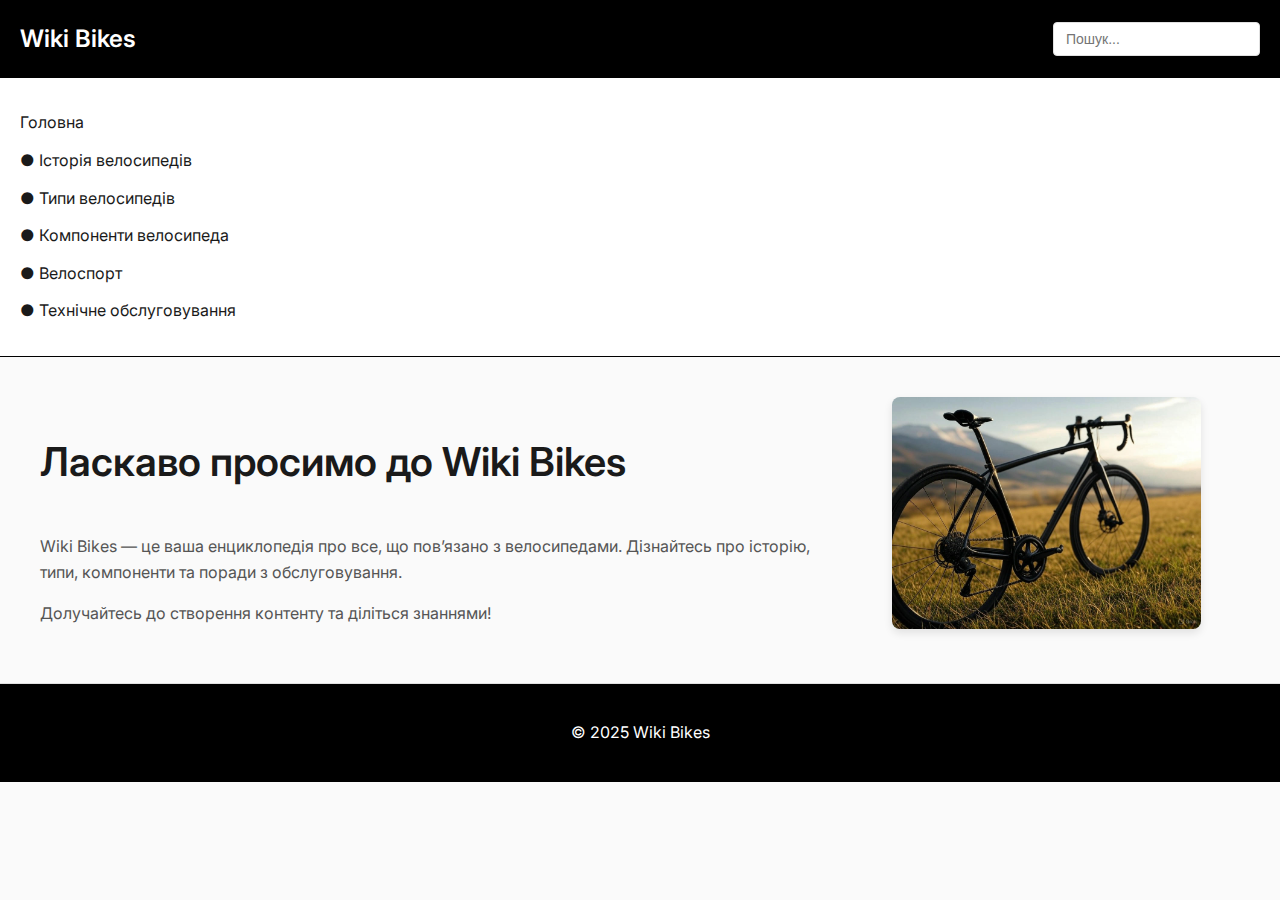
==== index.html @ 331e637e "initial commit" ====
<!DOCTYPE html>
<html lang="uk">
<head>
    <meta charset="UTF-8">
    <meta name="viewport" content="width=device-width, initial-scale=1.0">
    <title>Wiki Bikes</title>
    <link href="https://fonts.googleapis.com/css2?family=Inter:wght@400;600&display=swap" rel="stylesheet">
    <style>
        body {
            font-family: 'Inter', sans-serif;
            margin: 0;
            padding: 0;
            background-color: #fafafa;
            color: #1a1a1a;
            line-height: 1.6;
        }
        header {
            background-color: #000000;
            padding: 20px;
            display: flex;
            justify-content: space-between;
            align-items: center;
            box-shadow: 0 2px 4px rgba(0, 0, 0, 0.05);
        }
        header h1 {
            margin: 0;
            font-size: 24px;
            font-weight: 600;
            color: white;
        }
        .search-bar input {
            padding: 8px 12px;
            font-size: 14px;
            border: 1px solid #e0e0e0;
            border-radius: 4px;
            outline: none;
        }
        .search-bar input:focus {
            border-color: #007bff;
        }
        nav {
            background-color: #ffffff;
            padding: 20px;
            border-bottom: 1px solid #000000;
        }
        nav ul {
            list-style-type: none;
            padding: 0;
            margin: 0;
        }
        nav ul li {
            margin: 12px 0;
        }
        nav ul li a {
            text-decoration: none;
            color: #1a1a1a;
            font-size: 16px;
            transition: color 0.2s;
        }
        nav ul li a:hover {
            color: #007bff;
        }
        .main-content {
            display: flex;
            padding: 40px;
            max-width: 1200px;
            margin: 0 auto;
            gap: 40px;
        }
        .text-content {
            flex: 2;
        }
        .text-content h1 {
            font-size: 40px;
            font-weight: 600;
            margin-bottom: 40px;
        }
        .text-content h2 {
            font-size: 40px;
            font-weight: 600;
            margin-bottom: 40px;
        }
        .text-content p {
            font-size: 16px;
            color: #555;
        }
        .image-content {
            flex: 1;
            text-align: center;
        }
        .image-content img {
            width: 80%; 
            max-width: 800px; 
            height: auto;
            border-radius: 8px;
            box-shadow: 0 4px 8px rgba(0, 0, 0, 0.1);
        }
        footer {
            background-color: #000000;
            color: #ffffff;
            text-align: center;
            padding: 20px;
            border-top: 1px solid #e0e0e0;
        }
    </style>
</head>
<body>
    <header>
        <h1>Wiki Bikes</h1>
        <div class="search-bar">
            <input type="text" placeholder="Пошук...">
        </div>
    </header>

    <nav>
        <ul>
            <li><a href="#">Головна</a></li>
            <li><a href="#">● Історія велосипедів</a></li>
            <li><a href="#">● Типи велосипедів</a></li>
            <li><a href="#">● Компоненти велосипеда</a></li>
            <li><a href="#">● Велоспорт</a></li>
            <li><a href="#">● Технічне обслуговування</a></li>
        </ul>
    </nav>

    <div class="main-content">
        <div class="text-content">
            <h2>Ласкаво просимо до Wiki Bikes</h2>
            <p>Wiki Bikes — це ваша енциклопедія про все, що пов’язано з велосипедами. Дізнайтесь про історію, типи, компоненти та поради з обслуговування.</p>
            <p>Долучайтесь до створення контенту та діліться знаннями!</p>
        </div>
        <div class="image-content">
            <img src="bike_main.jpg" alt="Велосипед">
        </div>
    </div>

    <footer>
        <p>© 2025 Wiki Bikes</p>
    </footer>
</body>
</html>
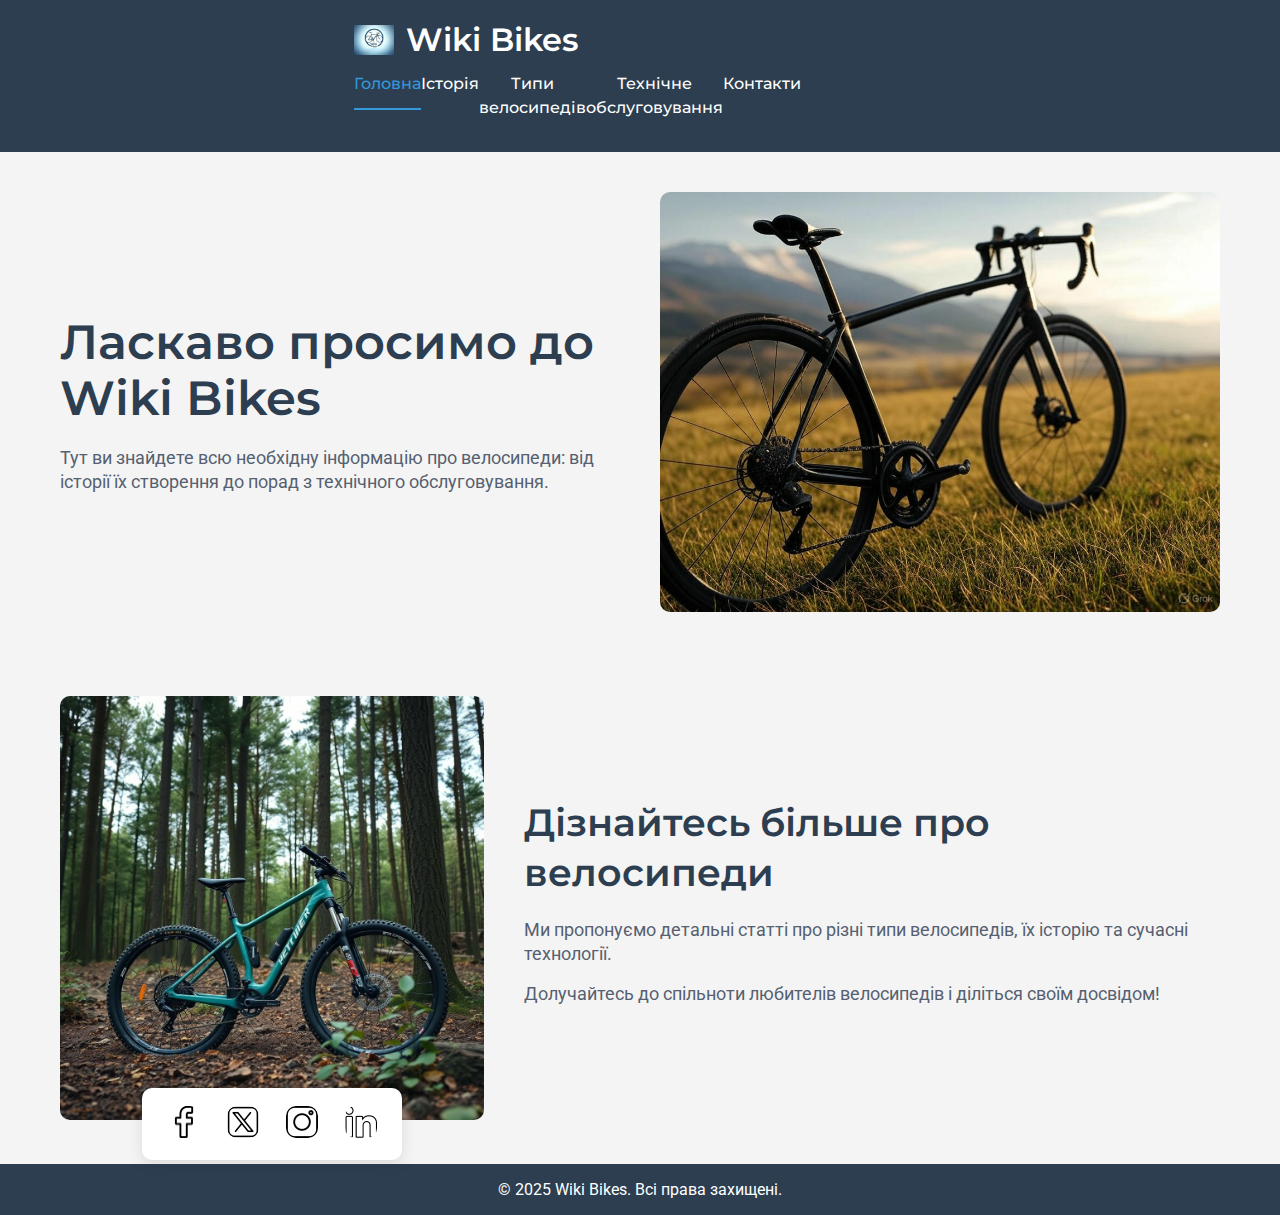
==== commit 8a358b40: "Reforged" ====
--- a/index.html
+++ b/index.html
@@ -3,139 +3,93 @@
 <head>
     <meta charset="UTF-8">
     <meta name="viewport" content="width=device-width, initial-scale=1.0">
-    <title>Wiki Bikes</title>
-    <link href="https://fonts.googleapis.com/css2?family=Inter:wght@400;600&display=swap" rel="stylesheet">
-    <style>
-        body {
-            font-family: 'Inter', sans-serif;
-            margin: 0;
-            padding: 0;
-            background-color: #fafafa;
-            color: #1a1a1a;
-            line-height: 1.6;
-        }
-        header {
-            background-color: #000000;
-            padding: 20px;
-            display: flex;
-            justify-content: space-between;
-            align-items: center;
-            box-shadow: 0 2px 4px rgba(0, 0, 0, 0.05);
-        }
-        header h1 {
-            margin: 0;
-            font-size: 24px;
-            font-weight: 600;
-            color: white;
-        }
-        .search-bar input {
-            padding: 8px 12px;
-            font-size: 14px;
-            border: 1px solid #e0e0e0;
-            border-radius: 4px;
-            outline: none;
-        }
-        .search-bar input:focus {
-            border-color: #007bff;
-        }
-        nav {
-            background-color: #ffffff;
-            padding: 20px;
-            border-bottom: 1px solid #000000;
-        }
-        nav ul {
-            list-style-type: none;
-            padding: 0;
-            margin: 0;
-        }
-        nav ul li {
-            margin: 12px 0;
-        }
-        nav ul li a {
-            text-decoration: none;
-            color: #1a1a1a;
-            font-size: 16px;
-            transition: color 0.2s;
-        }
-        nav ul li a:hover {
-            color: #007bff;
-        }
-        .main-content {
-            display: flex;
-            padding: 40px;
-            max-width: 1200px;
-            margin: 0 auto;
-            gap: 40px;
-        }
-        .text-content {
-            flex: 2;
-        }
-        .text-content h1 {
-            font-size: 40px;
-            font-weight: 600;
-            margin-bottom: 40px;
-        }
-        .text-content h2 {
-            font-size: 40px;
-            font-weight: 600;
-            margin-bottom: 40px;
-        }
-        .text-content p {
-            font-size: 16px;
-            color: #555;
-        }
-        .image-content {
-            flex: 1;
-            text-align: center;
-        }
-        .image-content img {
-            width: 80%; 
-            max-width: 800px; 
-            height: auto;
-            border-radius: 8px;
-            box-shadow: 0 4px 8px rgba(0, 0, 0, 0.1);
-        }
-        footer {
-            background-color: #000000;
-            color: #ffffff;
-            text-align: center;
-            padding: 20px;
-            border-top: 1px solid #e0e0e0;
-        }
-    </style>
+    <title>Wiki Bikes - Все про велосипеди</title>
+    <link href="https://fonts.googleapis.com/css2?family=Montserrat:wght@400;600;700&family=Roboto:wght@300;400&display=swap" rel="stylesheet">
+    <link rel="stylesheet" href="css/styles.css">
 </head>
 <body>
+    <!-- Хедер -->
     <header>
-        <h1>Wiki Bikes</h1>
-        <div class="search-bar">
-            <input type="text" placeholder="Пошук...">
+        <div class="container">
+            <div class="logo-block">
+                <img src="images/logo.png" alt="Логотип Wiki Bikes">
+                <span>Wiki Bikes</span>
+            </div>
+            <menu class="desktop-menu">
+                <li><a href="index.html" class="active">Головна</a></li>
+                <li><a href="history.html">Історія</a></li>
+                <li><a href="types.html">Типи велосипедів</a></li>
+                <li><a href="maintenance.html">Технічне обслуговування</a></li>
+                <li><a href="contacts.html">Контакти</a></li>
+            </menu>
+            <div class="header-burger">
+                <span class="header-burger_line"></span>
+                <span class="header-burger_line"></span>
+                <span class="header-burger_line"></span>
+                <span class="header-burger_line"></span>
+            </div>
+            <menu class="mobile-menu">
+                <li><a href="index.html" class="active">Головна</a></li>
+                <li><a href="history.html">Історія</a></li>
+                <li><a href="types.html">Типи велосипедів</a></li>
+                <li><a href="maintenance.html">Технічне обслуговування</a></li>
+                <li><a href="contacts.html">Контакти</a></li>
+            </menu>
         </div>
     </header>
 
-    <nav>
-        <ul>
-            <li><a href="#">Головна</a></li>
-            <li><a href="#">● Історія велосипедів</a></li>
-            <li><a href="#">● Типи велосипедів</a></li>
-            <li><a href="#">● Компоненти велосипеда</a></li>
-            <li><a href="#">● Велоспорт</a></li>
-            <li><a href="#">● Технічне обслуговування</a></li>
-        </ul>
-    </nav>
+    <!-- Секція Introduction -->
+    <section class="introduction">
+        <div class="container">
+            <div class="introduction-wrap">
+                <div class="introduction-textBlock">
+                    <h2>Ласкаво просимо до Wiki Bikes</h2>
+                    <p>Тут ви знайдете всю необхідну інформацію про велосипеди: від історії їх створення до порад з технічного обслуговування.</p>
+                </div>
+                <div class="introduction-image">
+                    <img src="images/bike.jpg" alt="Шосейний велосипед">
+                </div>
+            </div>
+        </div>
+    </section>
 
-    <div class="main-content">
-        <div class="text-content">
-            <h2>Ласкаво просимо до Wiki Bikes</h2>
-            <p>Wiki Bikes — це ваша енциклопедія про все, що пов’язано з велосипедами. Дізнайтесь про історію, типи, компоненти та поради з обслуговування.</p>
-            <p>Долучайтесь до створення контенту та діліться знаннями!</p>
+    <!-- Секція Social Block -->
+    <section class="social-block">
+        <div class="container">
+            <div class="social-wrap">
+                <div class="social-img-wrap">
+                    <img src="images/bike2.jpg" alt="Гірський велосипед">
+                    <ul class="social-row">
+                        <li><a href="#"><img src="images/facebook.png" alt="Facebook"></a></li>
+                        <li><a href="#"><img src="images/x.png" alt="Twitter"></a></li>
+                        <li><a href="#"><img src="images/instagram.png" alt="Instagram"></a></li>
+                        <li><a href="#"><img src="images/linkedin.png" alt="LinkedIn"></a></li>
+                    </ul>
+                </div>
+                <div class="social-textBlock">
+                    <h3>Дізнайтесь більше про велосипеди</h3>
+                    <p>Ми пропонуємо детальні статті про різні типи велосипедів, їх історію та сучасні технології.</p>
+                    <p>Долучайтесь до спільноти любителів велосипедів і діліться своїм досвідом!</p>
+                </div>
+            </div>
         </div>
-        <div class="image-content">
-            <img src="bike_main.jpg" alt="Велосипед">
-        </div>
-    </div>
+    </section>
 
+    <!-- Футер -->
     <footer>
-        <p>© 2025 Wiki Bikes</p>
+        <p>© 2025 Wiki Bikes. Всі права захищені.</p>
     </footer>
+
+    <!-- JavaScript для бургер-меню -->
+    <script>
+        document.addEventListener("DOMContentLoaded", function() {
+            const burger = document.querySelector(".header-burger");
+            const menu = document.querySelector(".mobile-menu");
+            burger.addEventListener("click", function() {
+                this.classList.toggle("active");
+                menu.classList.toggle("active");
+            });
+        });
+    </script>
 </body>
 </html>--- a/css/styles.css
+++ b/css/styles.css
@@ -0,0 +1,368 @@
+* {
+    margin: 0;
+    padding: 0;
+    box-sizing: border-box;
+}
+
+body {
+    font-family: 'Roboto', sans-serif;
+    color: #333;
+    background-color: #f4f4f4;
+}
+
+.container {
+    max-width: 1200px;
+    margin: 0 auto;
+    padding: 0 20px;
+}
+
+/* Стилі для хедера */
+header {
+    background-color: #2c3e50;
+    color: white;
+    padding: 20px 0;
+    position: relative;
+    display: flex;
+    align-items: center;
+    justify-content: space-between;
+}
+
+.logo-block {
+    display: flex;
+    align-items: center;
+    gap: 12px;
+}
+
+.logo-block img {
+    width: 40px;
+    height: auto;
+}
+
+.logo-block span {
+    font-family: 'Montserrat', sans-serif;
+    font-size: 32px;
+    font-weight: 600;
+    line-height: 40px;
+}
+
+.desktop-menu {
+    display: flex;
+    justify-content: space-around;
+    width: 50%;
+}
+
+.desktop-menu li {
+    list-style: none;
+}
+
+.desktop-menu a {
+    font-family: 'Montserrat', sans-serif;
+    font-size: 16px;
+    font-weight: 500;
+    line-height: 24px;
+    color: white;
+    text-decoration: none;
+    padding: 12px 0;
+    display: block;
+    text-align: center;
+}
+
+.desktop-menu a:hover {
+    color: #3498db;
+}
+
+.desktop-menu a.active {
+    color: #3498db; /* Колір для активного пункту меню */
+    border-bottom: 2px solid #3498db; /* Підкреслення активного пункту */
+}
+
+.header-burger {
+    display: none;
+    width: 30px;
+    height: 21px;
+    position: absolute;
+    cursor: pointer;
+    right: 20px;
+    top: 50%;
+    transform: translateY(-50%);
+}
+
+.header-burger_line {
+    display: block;
+    position: absolute;
+    width: 100%;
+    height: 4px;
+    background: white;
+    border-radius: 2px;
+    transition: all 0.3s ease;
+}
+
+.header-burger_line:nth-child(1) {
+    top: 0;
+}
+
+.header-burger_line:nth-child(2),
+.header-burger_line:nth-child(3) {
+    top: 50%;
+    transform: translateY(-50%);
+}
+
+.header-burger_line:nth-child(4) {
+    bottom: 0;
+}
+
+.header-burger.active .header-burger_line:nth-child(1),
+.header-burger.active .header-burger_line:nth-child(4) {
+    display: none;
+}
+
+.header-burger.active .header-burger_line:nth-child(2) {
+    transform: rotate(45deg);
+}
+
+.header-burger.active .header-burger_line:nth-child(3) {
+    transform: rotate(-45deg);
+}
+
+.mobile-menu {
+    display: none;
+}
+
+.mobile-menu.active {
+    display: flex;
+    flex-direction: column;
+    position: absolute;
+    top: 80px;
+    left: 0;
+    width: 100%;
+    background: #34495e;
+    padding: 20px 0;
+}
+
+.mobile-menu li {
+    list-style: none;
+    text-align: center;
+    padding: 10px 0;
+}
+
+.mobile-menu a {
+    font-family: 'Montserrat', sans-serif;
+    font-size: 16px;
+    font-weight: 500;
+    color: white;
+    text-decoration: none;
+}
+
+.mobile-menu a:hover {
+    color: #3498db;
+}
+
+.mobile-menu a.active {
+    color: #3498db; /* Колір для активного пункту в мобільному меню */
+}
+
+/* Секція Introduction */
+.introduction {
+    padding: 40px 0;
+}
+
+.introduction-wrap {
+    display: grid;
+    grid-template-columns: 1fr 1fr;
+    column-gap: 40px;
+    align-items: center;
+}
+
+.introduction-textBlock {
+    padding-top: 20px;
+}
+
+.introduction-textBlock h2 {
+    font-family: 'Montserrat', sans-serif;
+    font-size: 48px;
+    font-weight: 600;
+    line-height: 56px;
+    color: #2c3e50;
+    margin-bottom: 20px;
+}
+
+.introduction-textBlock p {
+    font-size: 18px;
+    line-height: 24px;
+    color: #556070;
+    margin-bottom: 20px;
+}
+
+.introduction-image img {
+    width: 100%;
+    height: auto;
+    border-radius: 10px;
+    object-fit: cover;
+}
+
+/* Секція Social Block */
+.social-block {
+    padding: 40px 0;
+}
+
+.social-wrap {
+    display: flex;
+    gap: 40px;
+    align-items: center;
+}
+
+.social-img-wrap {
+    position: relative;
+    max-width: 424px;
+    width: 100%;
+}
+
+.social-img-wrap img {
+    width: 100%;
+    object-fit: cover;
+    border-radius: 10px;
+}
+
+.social-row {
+    display: flex;
+    position: absolute;
+    left: 50%;
+    transform: translateX(-50%);
+    bottom: -36px;
+    width: 260px;
+    height: 72px;
+    justify-content: space-around;
+    align-items: center;
+    background: #ffffff;
+    border-radius: 10px;
+    padding: 12px;
+    box-shadow: 0 4px 15px rgba(0, 0, 0, 0.1);
+}
+
+.social-row li {
+    list-style: none;
+}
+
+.social-row img {
+    width: 32px;
+    height: 32px;
+    transition: transform 0.3s ease;
+}
+
+.social-row img:hover {
+    transform: scale(1.1);
+}
+
+.social-textBlock h3 {
+    font-family: 'Montserrat', sans-serif;
+    font-size: 38px;
+    font-weight: 600;
+    line-height: 50px;
+    color: #2c3e50;
+    margin-bottom: 20px;
+}
+
+.social-textBlock p {
+    font-size: 18px;
+    line-height: 24px;
+    color: #556070;
+    margin-bottom: 16px;
+}
+
+/* Секція Content (для нових сторінок) */
+.content {
+    padding: 40px 0;
+}
+
+.content h2 {
+    font-family: 'Montserrat', sans-serif;
+    font-size: 48px;
+    font-weight: 600;
+    line-height: 56px;
+    color: #2c3e50;
+    margin-bottom: 20px;
+}
+
+.content p {
+    font-size: 18px;
+    line-height: 24px;
+    color: #556070;
+    margin-bottom: 16px;
+}
+
+.content ul {
+    list-style: disc;
+    margin-left: 20px;
+    font-size: 18px;
+    line-height: 24px;
+    color: #556070;
+}
+
+/* Футер */
+footer {
+    background-color: #2c3e50;
+    color: white;
+    text-align: center;
+    padding: 1rem;
+    width: 100%;
+}
+
+/* Адаптивність */
+@media screen and (max-width: 720px) {
+    header {
+        padding: 15px 0;
+    }
+
+    .logo-block span {
+        font-size: 24px;
+        line-height: 32px;
+    }
+
+    .desktop-menu {
+        display: none;
+    }
+
+    .header-burger {
+        display: block;
+    }
+
+    .introduction-wrap {
+        grid-template-columns: 1fr;
+        row-gap: 20px;
+    }
+
+    .introduction-textBlock {
+        padding-top: 0;
+    }
+
+    .introduction-textBlock h2 {
+        font-size: 30px;
+        line-height: 42px;
+    }
+
+    .social-wrap {
+        flex-direction: column;
+        row-gap: 50px;
+    }
+
+    .social-row {
+        bottom: -20px;
+        width: 200px;
+        height: 60px;
+    }
+
+    .social-row img {
+        width: 28px;
+        height: 28px;
+    }
+
+    .social-textBlock h3 {
+        font-size: 30px;
+        line-height: 42px;
+    }
+
+    .content h2 {
+        font-size: 30px;
+        line-height: 42px;
+    }
+}